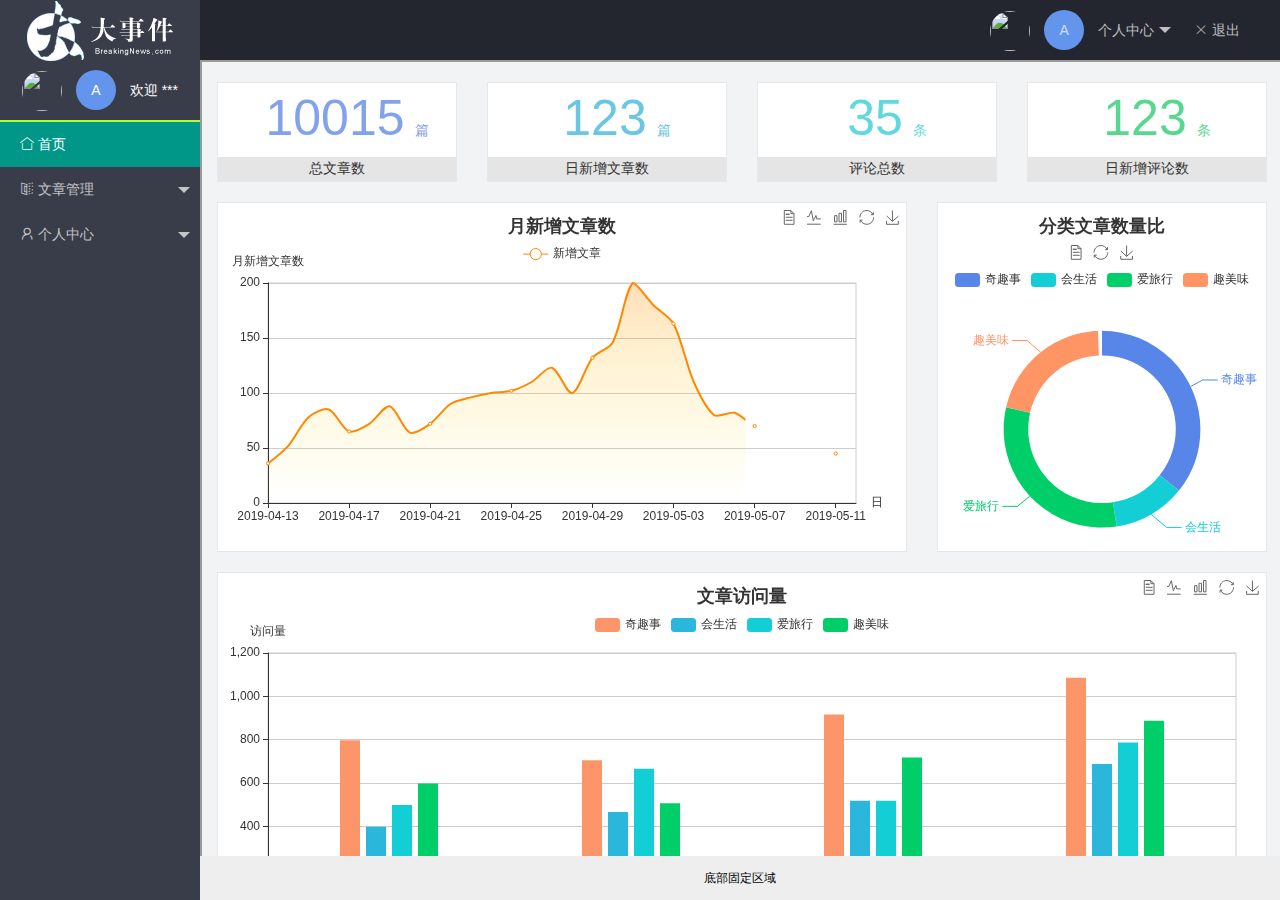
==== index.html @ 1f6efd56 "完成主页功能的开发" ====
<!DOCTYPE html>
<html lang="en">
<head>
  <meta charset="UTF-8">
  <meta http-equiv="X-UA-Compatible" content="IE=edge">
  <meta name="viewport" content="width=device-width, initial-scale=1.0">
  <title>Document</title>
  <link rel="stylesheet" href="./assets/lib/layui/css/layui.css">
  <link rel="stylesheet" href="./assets/css/index.css">
</head>
<body>

  <div class="layui-layout layui-layout-admin">
    <div class="layui-header">
      <div class="layui-logo layui-hide-xs layui-bg-black">
        <img src="./assets/images/logo.png" alt="">
      </div>
      <!-- 头部区域（可配合layui 已有的水平导航） -->
      <ul class="layui-nav layui-layout-right">
        <li class="layui-nav-item layui-hide layui-show-md-inline-block">
          <a href="javascript:;" class="userinfo">
            <img src="//tva1.sinaimg.cn/crop.0.0.118.118.180/5db11ff4gw1e77d3nqrv8j203b03cweg.jpg" class="layui-nav-img">
            <div class="text-avater">A</div>
            个人中心
          </a>
          <dl class="layui-nav-child">
            <dd><a href=""><i class="layui-icon layui-icon-login-qq"></i> 基本资料</a></dd>
            <dd><a href=""><i class="layui-icon layui-icon-username"></i> 更换头像</a></dd>
            <dd><a href=""><i class="layui-icon layui-icon-password"></i> 重置密码</a></dd>
          </dl>
        </li>
        <li class="layui-nav-item" lay-header-event="menuRight" lay-unselect>
          <a href="javascript:;" id="exitBtn">
            <i class="layui-icon layui-icon-close"></i>
            退出
          </a>
        </li>
      </ul>
    </div>
    
    <div class="layui-side layui-bg-black">
      <div class="layui-side-scroll">
        <div class="userinfo">
          <img src="//tva1.sinaimg.cn/crop.0.0.118.118.180/5db11ff4gw1e77d3nqrv8j203b03cweg.jpg" class="layui-nav-img">
          <div class="text-avater">A</div>
          <span id="welcome">欢迎 ***</span>
        </div>
        <!-- 左侧导航区域（可配合layui已有的垂直导航） -->
        <ul class="layui-nav layui-nav-tree" lay-filter="test" lay-shrink="all">
          <li class="layui-nav-item layui-this">
            <a href="./home/dashboard.html" target="fm">
            <i class="layui-icon layui-icon-home"></i>
            首页</a>
          </li>
          <li class="layui-nav-item">
            <a class="" href="javascript:;"><i class="layui-icon layui-icon-template"></i> 文章管理</a>
            <dl class="layui-nav-child">
              <dd><a href="javascript:;"><i class="layui-icon layui-icon-cols"></i> 文章分类</a></dd>
              <dd><a href="javascript:;"><i class="layui-icon layui-icon-cols"></i> 文章列表</a></dd>
            </dl>
          </li>
          <li class="layui-nav-item">
            <a href="javascript:;"><i class="layui-icon layui-icon-username"></i> 个人中心</a>
            <dl class="layui-nav-child">
              <dd><a href="javascript:;"><i class="layui-icon layui-icon-cols"></i> 基本资料</a></dd>
              <dd><a href="javascript:;"><i class="layui-icon layui-icon-cols"></i> 更换头像</a></dd>
              <dd><a href="javascript:;"><i class="layui-icon layui-icon-cols"></i> 重置密码</a></dd>
            </dl>
          </li>
          
        </ul>
      </div>
    </div>
    
    <div class="layui-body">
      <!-- 内容主体区域 -->
      <!-- <div style="padding: 15px;"> -->
        <!-- iframe -->
        <iframe name="fm" src="./home/dashboard.html"></iframe>
      <!-- </div> -->
    </div>
    
    <div class="layui-footer">
      <!-- 底部固定区域 -->
      底部固定区域
    </div>
  </div>
  
  <script src="./assets/lib/layui/layui.all.js"></script>
  <script src="./assets/lib/jquery.js"></script>
  <script src="./assets/js/baseAPI.js"></script>
  <script src="./assets/js/index.js"></script>
</body>
</html>
---- assets/lib/layui/css/layui.css ----
/** layui-v2.5.5 MIT License By https://www.layui.com */
 .layui-inline,img{display:inline-block;vertical-align:middle}h1,h2,h3,h4,h5,h6{font-weight:400}.layui-edge,.layui-header,.layui-inline,.layui-main{position:relative}.layui-body,.layui-edge,.layui-elip{overflow:hidden}.layui-btn,.layui-edge,.layui-inline,img{vertical-align:middle}.layui-btn,.layui-disabled,.layui-icon,.layui-unselect{-moz-user-select:none;-webkit-user-select:none;-ms-user-select:none}.layui-elip,.layui-form-checkbox span,.layui-form-pane .layui-form-label{text-overflow:ellipsis;white-space:nowrap}.layui-breadcrumb,.layui-tree-btnGroup{visibility:hidden}blockquote,body,button,dd,div,dl,dt,form,h1,h2,h3,h4,h5,h6,input,li,ol,p,pre,td,textarea,th,ul{margin:0;padding:0;-webkit-tap-highlight-color:rgba(0,0,0,0)}a:active,a:hover{outline:0}img{border:none}li{list-style:none}table{border-collapse:collapse;border-spacing:0}h4,h5,h6{font-size:100%}button,input,optgroup,option,select,textarea{font-family:inherit;font-size:inherit;font-style:inherit;font-weight:inherit;outline:0}pre{white-space:pre-wrap;white-space:-moz-pre-wrap;white-space:-pre-wrap;white-space:-o-pre-wrap;word-wrap:break-word}body{line-height:24px;font:14px Helvetica Neue,Helvetica,PingFang SC,Tahoma,Arial,sans-serif}hr{height:1px;margin:10px 0;border:0;clear:both}a{color:#333;text-decoration:none}a:hover{color:#777}a cite{font-style:normal;*cursor:pointer}.layui-border-box,.layui-border-box *{box-sizing:border-box}.layui-box,.layui-box *{box-sizing:content-box}.layui-clear{clear:both;*zoom:1}.layui-clear:after{content:'\20';clear:both;*zoom:1;display:block;height:0}.layui-inline{*display:inline;*zoom:1}.layui-edge{display:inline-block;width:0;height:0;border-width:6px;border-style:dashed;border-color:transparent}.layui-edge-top{top:-4px;border-bottom-color:#999;border-bottom-style:solid}.layui-edge-right{border-left-color:#999;border-left-style:solid}.layui-edge-bottom{top:2px;border-top-color:#999;border-top-style:solid}.layui-edge-left{border-right-color:#999;border-right-style:solid}.layui-disabled,.layui-disabled:hover{color:#d2d2d2!important;cursor:not-allowed!important}.layui-circle{border-radius:100%}.layui-show{display:block!important}.layui-hide{display:none!important}@font-face{font-family:layui-icon;src:url(../font/iconfont.eot?v=250);src:url(../font/iconfont.eot?v=250#iefix) format('embedded-opentype'),url(../font/iconfont.woff2?v=250) format('woff2'),url(../font/iconfont.woff?v=250) format('woff'),url(../font/iconfont.ttf?v=250) format('truetype'),url(../font/iconfont.svg?v=250#layui-icon) format('svg')}.layui-icon{font-family:layui-icon!important;font-size:16px;font-style:normal;-webkit-font-smoothing:antialiased;-moz-osx-font-smoothing:grayscale}.layui-icon-reply-fill:before{content:"\e611"}.layui-icon-set-fill:before{content:"\e614"}.layui-icon-menu-fill:before{content:"\e60f"}.layui-icon-search:before{content:"\e615"}.layui-icon-share:before{content:"\e641"}.layui-icon-set-sm:before{content:"\e620"}.layui-icon-engine:before{content:"\e628"}.layui-icon-close:before{content:"\1006"}.layui-icon-close-fill:before{content:"\1007"}.layui-icon-chart-screen:before{content:"\e629"}.layui-icon-star:before{content:"\e600"}.layui-icon-circle-dot:before{content:"\e617"}.layui-icon-chat:before{content:"\e606"}.layui-icon-release:before{content:"\e609"}.layui-icon-list:before{content:"\e60a"}.layui-icon-chart:before{content:"\e62c"}.layui-icon-ok-circle:before{content:"\1005"}.layui-icon-layim-theme:before{content:"\e61b"}.layui-icon-table:before{content:"\e62d"}.layui-icon-right:before{content:"\e602"}.layui-icon-left:before{content:"\e603"}.layui-icon-cart-simple:before{content:"\e698"}.layui-icon-face-cry:before{content:"\e69c"}.layui-icon-face-smile:before{content:"\e6af"}.layui-icon-survey:before{content:"\e6b2"}.layui-icon-tree:before{content:"\e62e"}.layui-icon-upload-circle:before{content:"\e62f"}.layui-icon-add-circle:before{content:"\e61f"}.layui-icon-download-circle:before{content:"\e601"}.layui-icon-templeate-1:before{content:"\e630"}.layui-icon-util:before{content:"\e631"}.layui-icon-face-surprised:before{content:"\e664"}.layui-icon-edit:before{content:"\e642"}.layui-icon-speaker:before{content:"\e645"}.layui-icon-down:before{content:"\e61a"}.layui-icon-file:before{content:"\e621"}.layui-icon-layouts:before{content:"\e632"}.layui-icon-rate-half:before{content:"\e6c9"}.layui-icon-add-circle-fine:before{content:"\e608"}.layui-icon-prev-circle:before{content:"\e633"}.layui-icon-read:before{content:"\e705"}.layui-icon-404:before{content:"\e61c"}.layui-icon-carousel:before{content:"\e634"}.layui-icon-help:before{content:"\e607"}.layui-icon-code-circle:before{content:"\e635"}.layui-icon-water:before{content:"\e636"}.layui-icon-username:before{content:"\e66f"}.layui-icon-find-fill:before{content:"\e670"}.layui-icon-about:before{content:"\e60b"}.layui-icon-location:before{content:"\e715"}.layui-icon-up:before{content:"\e619"}.layui-icon-pause:before{content:"\e651"}.layui-icon-date:before{content:"\e637"}.layui-icon-layim-uploadfile:before{content:"\e61d"}.layui-icon-delete:before{content:"\e640"}.layui-icon-play:before{content:"\e652"}.layui-icon-top:before{content:"\e604"}.layui-icon-friends:before{content:"\e612"}.layui-icon-refresh-3:before{content:"\e9aa"}.layui-icon-ok:before{content:"\e605"}.layui-icon-layer:before{content:"\e638"}.layui-icon-face-smile-fine:before{content:"\e60c"}.layui-icon-dollar:before{content:"\e659"}.layui-icon-group:before{content:"\e613"}.layui-icon-layim-download:before{content:"\e61e"}.layui-icon-picture-fine:before{content:"\e60d"}.layui-icon-link:before{content:"\e64c"}.layui-icon-diamond:before{content:"\e735"}.layui-icon-log:before{content:"\e60e"}.layui-icon-rate-solid:before{content:"\e67a"}.layui-icon-fonts-del:before{content:"\e64f"}.layui-icon-unlink:before{content:"\e64d"}.layui-icon-fonts-clear:before{content:"\e639"}.layui-icon-triangle-r:before{content:"\e623"}.layui-icon-circle:before{content:"\e63f"}.layui-icon-radio:before{content:"\e643"}.layui-icon-align-center:before{content:"\e647"}.layui-icon-align-right:before{content:"\e648"}.layui-icon-align-left:before{content:"\e649"}.layui-icon-loading-1:before{content:"\e63e"}.layui-icon-return:before{content:"\e65c"}.layui-icon-fonts-strong:before{content:"\e62b"}.layui-icon-upload:before{content:"\e67c"}.layui-icon-dialogue:before{content:"\e63a"}.layui-icon-video:before{content:"\e6ed"}.layui-icon-headset:before{content:"\e6fc"}.layui-icon-cellphone-fine:before{content:"\e63b"}.layui-icon-add-1:before{content:"\e654"}.layui-icon-face-smile-b:before{content:"\e650"}.layui-icon-fonts-html:before{content:"\e64b"}.layui-icon-form:before{content:"\e63c"}.layui-icon-cart:before{content:"\e657"}.layui-icon-camera-fill:before{content:"\e65d"}.layui-icon-tabs:before{content:"\e62a"}.layui-icon-fonts-code:before{content:"\e64e"}.layui-icon-fire:before{content:"\e756"}.layui-icon-set:before{content:"\e716"}.layui-icon-fonts-u:before{content:"\e646"}.layui-icon-triangle-d:before{content:"\e625"}.layui-icon-tips:before{content:"\e702"}.layui-icon-picture:before{content:"\e64a"}.layui-icon-more-vertical:before{content:"\e671"}.layui-icon-flag:before{content:"\e66c"}.layui-icon-loading:before{content:"\e63d"}.layui-icon-fonts-i:before{content:"\e644"}.layui-icon-refresh-1:before{content:"\e666"}.layui-icon-rmb:before{content:"\e65e"}.layui-icon-home:before{content:"\e68e"}.layui-icon-user:before{content:"\e770"}.layui-icon-notice:before{content:"\e667"}.layui-icon-login-weibo:before{content:"\e675"}.layui-icon-voice:before{content:"\e688"}.layui-icon-upload-drag:before{content:"\e681"}.layui-icon-login-qq:before{content:"\e676"}.layui-icon-snowflake:before{content:"\e6b1"}.layui-icon-file-b:before{content:"\e655"}.layui-icon-template:before{content:"\e663"}.layui-icon-auz:before{content:"\e672"}.layui-icon-console:before{content:"\e665"}.layui-icon-app:before{content:"\e653"}.layui-icon-prev:before{content:"\e65a"}.layui-icon-website:before{content:"\e7ae"}.layui-icon-next:before{content:"\e65b"}.layui-icon-component:before{content:"\e857"}.layui-icon-more:before{content:"\e65f"}.layui-icon-login-wechat:before{content:"\e677"}.layui-icon-shrink-right:before{content:"\e668"}.layui-icon-spread-left:before{content:"\e66b"}.layui-icon-camera:before{content:"\e660"}.layui-icon-note:before{content:"\e66e"}.layui-icon-refresh:before{content:"\e669"}.layui-icon-female:before{content:"\e661"}.layui-icon-male:before{content:"\e662"}.layui-icon-password:before{content:"\e673"}.layui-icon-senior:before{content:"\e674"}.layui-icon-theme:before{content:"\e66a"}.layui-icon-tread:before{content:"\e6c5"}.layui-icon-praise:before{content:"\e6c6"}.layui-icon-star-fill:before{content:"\e658"}.layui-icon-rate:before{content:"\e67b"}.layui-icon-template-1:before{content:"\e656"}.layui-icon-vercode:before{content:"\e679"}.layui-icon-cellphone:before{content:"\e678"}.layui-icon-screen-full:before{content:"\e622"}.layui-icon-screen-restore:before{content:"\e758"}.layui-icon-cols:before{content:"\e610"}.layui-icon-export:before{content:"\e67d"}.layui-icon-print:before{content:"\e66d"}.layui-icon-slider:before{content:"\e714"}.layui-icon-addition:before{content:"\e624"}.layui-icon-subtraction:before{content:"\e67e"}.layui-icon-service:before{content:"\e626"}.layui-icon-transfer:before{content:"\e691"}.layui-main{width:1140px;margin:0 auto}.layui-header{z-index:1000;height:60px}.layui-header a:hover{transition:all .5s;-webkit-transition:all .5s}.layui-side{position:fixed;left:0;top:0;bottom:0;z-index:999;width:200px;overflow-x:hidden}.layui-side-scroll{position:relative;width:220px;height:100%;overflow-x:hidden}.layui-body{position:absolute;left:200px;right:0;top:0;bottom:0;z-index:998;width:auto;overflow-y:auto;box-sizing:border-box}.layui-layout-body{overflow:hidden}.layui-layout-admin .layui-header{background-color:#23262E}.layui-layout-admin .layui-side{top:60px;width:200px;overflow-x:hidden}.layui-layout-admin .layui-body{position:fixed;top:60px;bottom:44px}.layui-layout-admin .layui-main{width:auto;margin:0 15px}.layui-layout-admin .layui-footer{position:fixed;left:200px;right:0;bottom:0;height:44px;line-height:44px;padding:0 15px;background-color:#eee}.layui-layout-admin .layui-logo{position:absolute;left:0;top:0;width:200px;height:100%;line-height:60px;text-align:center;color:#009688;font-size:16px}.layui-layout-admin .layui-header .layui-nav{background:0 0}.layui-layout-left{position:absolute!important;left:200px;top:0}.layui-layout-right{position:absolute!important;right:0;top:0}.layui-container{position:relative;margin:0 auto;padding:0 15px;box-sizing:border-box}.layui-fluid{position:relative;margin:0 auto;padding:0 15px}.layui-row:after,.layui-row:before{content:'';display:block;clear:both}.layui-col-lg1,.layui-col-lg10,.layui-col-lg11,.layui-col-lg12,.layui-col-lg2,.layui-col-lg3,.layui-col-lg4,.layui-col-lg5,.layui-col-lg6,.layui-col-lg7,.layui-col-lg8,.layui-col-lg9,.layui-col-md1,.layui-col-md10,.layui-col-md11,.layui-col-md12,.layui-col-md2,.layui-col-md3,.layui-col-md4,.layui-col-md5,.layui-col-md6,.layui-col-md7,.layui-col-md8,.layui-col-md9,.layui-col-sm1,.layui-col-sm10,.layui-col-sm11,.layui-col-sm12,.layui-col-sm2,.layui-col-sm3,.layui-col-sm4,.layui-col-sm5,.layui-col-sm6,.layui-col-sm7,.layui-col-sm8,.layui-col-sm9,.layui-col-xs1,.layui-col-xs10,.layui-col-xs11,.layui-col-xs12,.layui-col-xs2,.layui-col-xs3,.layui-col-xs4,.layui-col-xs5,.layui-col-xs6,.layui-col-xs7,.layui-col-xs8,.layui-col-xs9{position:relative;display:block;box-sizing:border-box}.layui-col-xs1,.layui-col-xs10,.layui-col-xs11,.layui-col-xs12,.layui-col-xs2,.layui-col-xs3,.layui-col-xs4,.layui-col-xs5,.layui-col-xs6,.layui-col-xs7,.layui-col-xs8,.layui-col-xs9{float:left}.layui-col-xs1{width:8.33333333%}.layui-col-xs2{width:16.66666667%}.layui-col-xs3{width:25%}.layui-col-xs4{width:33.33333333%}.layui-col-xs5{width:41.66666667%}.layui-col-xs6{width:50%}.layui-col-xs7{width:58.33333333%}.layui-col-xs8{width:66.66666667%}.layui-col-xs9{width:75%}.layui-col-xs10{width:83.33333333%}.layui-col-xs11{width:91.66666667%}.layui-col-xs12{width:100%}.layui-col-xs-offset1{margin-left:8.33333333%}.layui-col-xs-offset2{margin-left:16.66666667%}.layui-col-xs-offset3{margin-left:25%}.layui-col-xs-offset4{margin-left:33.33333333%}.layui-col-xs-offset5{margin-left:41.66666667%}.layui-col-xs-offset6{margin-left:50%}.layui-col-xs-offset7{margin-left:58.33333333%}.layui-col-xs-offset8{margin-left:66.66666667%}.layui-col-xs-offset9{margin-left:75%}.layui-col-xs-offset10{margin-left:83.33333333%}.layui-col-xs-offset11{margin-left:91.66666667%}.layui-col-xs-offset12{margin-left:100%}@media screen and (max-width:768px){.layui-hide-xs{display:none!important}.layui-show-xs-block{display:block!important}.layui-show-xs-inline{display:inline!important}.layui-show-xs-inline-block{display:inline-block!important}}@media screen and (min-width:768px){.layui-container{width:750px}.layui-hide-sm{display:none!important}.layui-show-sm-block{display:block!important}.layui-show-sm-inline{display:inline!important}.layui-show-sm-inline-block{display:inline-block!important}.layui-col-sm1,.layui-col-sm10,.layui-col-sm11,.layui-col-sm12,.layui-col-sm2,.layui-col-sm3,.layui-col-sm4,.layui-col-sm5,.layui-col-sm6,.layui-col-sm7,.layui-col-sm8,.layui-col-sm9{float:left}.layui-col-sm1{width:8.33333333%}.layui-col-sm2{width:16.66666667%}.layui-col-sm3{width:25%}.layui-col-sm4{width:33.33333333%}.layui-col-sm5{width:41.66666667%}.layui-col-sm6{width:50%}.layui-col-sm7{width:58.33333333%}.layui-col-sm8{width:66.66666667%}.layui-col-sm9{width:75%}.layui-col-sm10{width:83.33333333%}.layui-col-sm11{width:91.66666667%}.layui-col-sm12{width:100%}.layui-col-sm-offset1{margin-left:8.33333333%}.layui-col-sm-offset2{margin-left:16.66666667%}.layui-col-sm-offset3{margin-left:25%}.layui-col-sm-offset4{margin-left:33.33333333%}.layui-col-sm-offset5{margin-left:41.66666667%}.layui-col-sm-offset6{margin-left:50%}.layui-col-sm-offset7{margin-left:58.33333333%}.layui-col-sm-offset8{margin-left:66.66666667%}.layui-col-sm-offset9{margin-left:75%}.layui-col-sm-offset10{margin-left:83.33333333%}.layui-col-sm-offset11{margin-left:91.66666667%}.layui-col-sm-offset12{margin-left:100%}}@media screen and (min-width:992px){.layui-container{width:970px}.layui-hide-md{display:none!important}.layui-show-md-block{display:block!important}.layui-show-md-inline{display:inline!important}.layui-show-md-inline-block{display:inline-block!important}.layui-col-md1,.layui-col-md10,.layui-col-md11,.layui-col-md12,.layui-col-md2,.layui-col-md3,.layui-col-md4,.layui-col-md5,.layui-col-md6,.layui-col-md7,.layui-col-md8,.layui-col-md9{float:left}.layui-col-md1{width:8.33333333%}.layui-col-md2{width:16.66666667%}.layui-col-md3{width:25%}.layui-col-md4{width:33.33333333%}.layui-col-md5{width:41.66666667%}.layui-col-md6{width:50%}.layui-col-md7{width:58.33333333%}.layui-col-md8{width:66.66666667%}.layui-col-md9{width:75%}.layui-col-md10{width:83.33333333%}.layui-col-md11{width:91.66666667%}.layui-col-md12{width:100%}.layui-col-md-offset1{margin-left:8.33333333%}.layui-col-md-offset2{margin-left:16.66666667%}.layui-col-md-offset3{margin-left:25%}.layui-col-md-offset4{margin-left:33.33333333%}.layui-col-md-offset5{margin-left:41.66666667%}.layui-col-md-offset6{margin-left:50%}.layui-col-md-offset7{margin-left:58.33333333%}.layui-col-md-offset8{margin-left:66.66666667%}.layui-col-md-offset9{margin-left:75%}.layui-col-md-offset10{margin-left:83.33333333%}.layui-col-md-offset11{margin-left:91.66666667%}.layui-col-md-offset12{margin-left:100%}}@media screen and (min-width:1200px){.layui-container{width:1170px}.layui-hide-lg{display:none!important}.layui-show-lg-block{display:block!important}.layui-show-lg-inline{display:inline!important}.layui-show-lg-inline-block{display:inline-block!important}.layui-col-lg1,.layui-col-lg10,.layui-col-lg11,.layui-col-lg12,.layui-col-lg2,.layui-col-lg3,.layui-col-lg4,.layui-col-lg5,.layui-col-lg6,.layui-col-lg7,.layui-col-lg8,.layui-col-lg9{float:left}.layui-col-lg1{width:8.33333333%}.layui-col-lg2{width:16.66666667%}.layui-col-lg3{width:25%}.layui-col-lg4{width:33.33333333%}.layui-col-lg5{width:41.66666667%}.layui-col-lg6{width:50%}.layui-col-lg7{width:58.33333333%}.layui-col-lg8{width:66.66666667%}.layui-col-lg9{width:75%}.layui-col-lg10{width:83.33333333%}.layui-col-lg11{width:91.66666667%}.layui-col-lg12{width:100%}.layui-col-lg-offset1{margin-left:8.33333333%}.layui-col-lg-offset2{margin-left:16.66666667%}.layui-col-lg-offset3{margin-left:25%}.layui-col-lg-offset4{margin-left:33.33333333%}.layui-col-lg-offset5{margin-left:41.66666667%}.layui-col-lg-offset6{margin-left:50%}.layui-col-lg-offset7{margin-left:58.33333333%}.layui-col-lg-offset8{margin-left:66.66666667%}.layui-col-lg-offset9{margin-left:75%}.layui-col-lg-offset10{margin-left:83.33333333%}.layui-col-lg-offset11{margin-left:91.66666667%}.layui-col-lg-offset12{margin-left:100%}}.layui-col-space1{margin:-.5px}.layui-col-space1>*{padding:.5px}.layui-col-space3{margin:-1.5px}.layui-col-space3>*{padding:1.5px}.layui-col-space5{margin:-2.5px}.layui-col-space5>*{padding:2.5px}.layui-col-space8{margin:-3.5px}.layui-col-space8>*{padding:3.5px}.layui-col-space10{margin:-5px}.layui-col-space10>*{padding:5px}.layui-col-space12{margin:-6px}.layui-col-space12>*{padding:6px}.layui-col-space15{margin:-7.5px}.layui-col-space15>*{padding:7.5px}.layui-col-space18{margin:-9px}.layui-col-space18>*{padding:9px}.layui-col-space20{margin:-10px}.layui-col-space20>*{padding:10px}.layui-col-space22{margin:-11px}.layui-col-space22>*{padding:11px}.layui-col-space25{margin:-12.5px}.layui-col-space25>*{padding:12.5px}.layui-col-space30{margin:-15px}.layui-col-space30>*{padding:15px}.layui-btn,.layui-input,.layui-select,.layui-textarea,.layui-upload-button{outline:0;-webkit-appearance:none;transition:all .3s;-webkit-transition:all .3s;box-sizing:border-box}.layui-elem-quote{margin-bottom:10px;padding:15px;line-height:22px;border-left:5px solid #009688;border-radius:0 2px 2px 0;background-color:#f2f2f2}.layui-quote-nm{border-style:solid;border-width:1px 1px 1px 5px;background:0 0}.layui-elem-field{margin-bottom:10px;padding:0;border-width:1px;border-style:solid}.layui-elem-field legend{margin-left:20px;padding:0 10px;font-size:20px;font-weight:300}.layui-field-title{margin:10px 0 20px;border-width:1px 0 0}.layui-field-box{padding:10px 15px}.layui-field-title .layui-field-box{padding:10px 0}.layui-progress{position:relative;height:6px;border-radius:20px;background-color:#e2e2e2}.layui-progress-bar{position:absolute;left:0;top:0;width:0;max-width:100%;height:6px;border-radius:20px;text-align:right;background-color:#5FB878;transition:all .3s;-webkit-transition:all .3s}.layui-progress-big,.layui-progress-big .layui-progress-bar{height:18px;line-height:18px}.layui-progress-text{position:relative;top:-20px;line-height:18px;font-size:12px;color:#666}.layui-progress-big .layui-progress-text{position:static;padding:0 10px;color:#fff}.layui-collapse{border-width:1px;border-style:solid;border-radius:2px}.layui-colla-content,.layui-colla-item{border-top-width:1px;border-top-style:solid}.layui-colla-item:first-child{border-top:none}.layui-colla-title{position:relative;height:42px;line-height:42px;padding:0 15px 0 35px;color:#333;background-color:#f2f2f2;cursor:pointer;font-size:14px;overflow:hidden}.layui-colla-content{display:none;padding:10px 15px;line-height:22px;color:#666}.layui-colla-icon{position:absolute;left:15px;top:0;font-size:14px}.layui-card{margin-bottom:15px;border-radius:2px;background-color:#fff;box-shadow:0 1px 2px 0 rgba(0,0,0,.05)}.layui-card:last-child{margin-bottom:0}.layui-card-header{position:relative;height:42px;line-height:42px;padding:0 15px;border-bottom:1px solid #f6f6f6;color:#333;border-radius:2px 2px 0 0;font-size:14px}.layui-bg-black,.layui-bg-blue,.layui-bg-cyan,.layui-bg-green,.layui-bg-orange,.layui-bg-red{color:#fff!important}.layui-card-body{position:relative;padding:10px 15px;line-height:24px}.layui-card-body[pad15]{padding:15px}.layui-card-body[pad20]{padding:20px}.layui-card-body .layui-table{margin:5px 0}.layui-card .layui-tab{margin:0}.layui-panel-window{position:relative;padding:15px;border-radius:0;border-top:5px solid #E6E6E6;background-color:#fff}.layui-auxiliar-moving{position:fixed;left:0;right:0;top:0;bottom:0;width:100%;height:100%;background:0 0;z-index:9999999999}.layui-form-label,.layui-form-mid,.layui-form-select,.layui-input-block,.layui-input-inline,.layui-textarea{position:relative}.layui-bg-red{background-color:#FF5722!important}.layui-bg-orange{background-color:#FFB800!important}.layui-bg-green{background-color:#009688!important}.layui-bg-cyan{background-color:#2F4056!important}.layui-bg-blue{background-color:#1E9FFF!important}.layui-bg-black{background-color:#393D49!important}.layui-bg-gray{background-color:#eee!important;color:#666!important}.layui-badge-rim,.layui-colla-content,.layui-colla-item,.layui-collapse,.layui-elem-field,.layui-form-pane .layui-form-item[pane],.layui-form-pane .layui-form-label,.layui-input,.layui-layedit,.layui-layedit-tool,.layui-quote-nm,.layui-select,.layui-tab-bar,.layui-tab-card,.layui-tab-title,.layui-tab-title .layui-this:after,.layui-textarea{border-color:#e6e6e6}.layui-timeline-item:before,hr{background-color:#e6e6e6}.layui-text{line-height:22px;font-size:14px;color:#666}.layui-text h1,.layui-text h2,.layui-text h3{font-weight:500;color:#333}.layui-text h1{font-size:30px}.layui-text h2{font-size:24px}.layui-text h3{font-size:18px}.layui-text a:not(.layui-btn){color:#01AAED}.layui-text a:not(.layui-btn):hover{text-decoration:underline}.layui-text ul{padding:5px 0 5px 15px}.layui-text ul li{margin-top:5px;list-style-type:disc}.layui-text em,.layui-word-aux{color:#999!important;padding:0 5px!important}.layui-btn{display:inline-block;height:38px;line-height:38px;padding:0 18px;background-color:#009688;color:#fff;white-space:nowrap;text-align:center;font-size:14px;border:none;border-radius:2px;cursor:pointer}.layui-btn:hover{opacity:.8;filter:alpha(opacity=80);color:#fff}.layui-btn:active{opacity:1;filter:alpha(opacity=100)}.layui-btn+.layui-btn{margin-left:10px}.layui-btn-container{font-size:0}.layui-btn-container .layui-btn{margin-right:10px;margin-bottom:10px}.layui-btn-container .layui-btn+.layui-btn{margin-left:0}.layui-table .layui-btn-container .layui-btn{margin-bottom:9px}.layui-btn-radius{border-radius:100px}.layui-btn .layui-icon{margin-right:3px;font-size:18px;vertical-align:bottom;vertical-align:middle\9}.layui-btn-primary{border:1px solid #C9C9C9;background-color:#fff;color:#555}.layui-btn-primary:hover{border-color:#009688;color:#333}.layui-btn-normal{background-color:#1E9FFF}.layui-btn-warm{background-color:#FFB800}.layui-btn-danger{background-color:#FF5722}.layui-btn-checked{background-color:#5FB878}.layui-btn-disabled,.layui-btn-disabled:active,.layui-btn-disabled:hover{border:1px solid #e6e6e6;background-color:#FBFBFB;color:#C9C9C9;cursor:not-allowed;opacity:1}.layui-btn-lg{height:44px;line-height:44px;padding:0 25px;font-size:16px}.layui-btn-sm{height:30px;line-height:30px;padding:0 10px;font-size:12px}.layui-btn-sm i{font-size:16px!important}.layui-btn-xs{height:22px;line-height:22px;padding:0 5px;font-size:12px}.layui-btn-xs i{font-size:14px!important}.layui-btn-group{display:inline-block;vertical-align:middle;font-size:0}.layui-btn-group .layui-btn{margin-left:0!important;margin-right:0!important;border-left:1px solid rgba(255,255,255,.5);border-radius:0}.layui-btn-group .layui-btn-primary{border-left:none}.layui-btn-group .layui-btn-primary:hover{border-color:#C9C9C9;color:#009688}.layui-btn-group .layui-btn:first-child{border-left:none;border-radius:2px 0 0 2px}.layui-btn-group .layui-btn-primary:first-child{border-left:1px solid #c9c9c9}.layui-btn-group .layui-btn:last-child{border-radius:0 2px 2px 0}.layui-btn-group .layui-btn+.layui-btn{margin-left:0}.layui-btn-group+.layui-btn-group{margin-left:10px}.layui-btn-fluid{width:100%}.layui-input,.layui-select,.layui-textarea{height:38px;line-height:1.3;line-height:38px\9;border-width:1px;border-style:solid;background-color:#fff;border-radius:2px}.layui-input::-webkit-input-placeholder,.layui-select::-webkit-input-placeholder,.layui-textarea::-webkit-input-placeholder{line-height:1.3}.layui-input,.layui-textarea{display:block;width:100%;padding-left:10px}.layui-input:hover,.layui-textarea:hover{border-color:#D2D2D2!important}.layui-input:focus,.layui-textarea:focus{border-color:#C9C9C9!important}.layui-textarea{min-height:100px;height:auto;line-height:20px;padding:6px 10px;resize:vertical}.layui-select{padding:0 10px}.layui-form input[type=checkbox],.layui-form input[type=radio],.layui-form select{display:none}.layui-form [lay-ignore]{display:initial}.layui-form-item{margin-bottom:15px;clear:both;*zoom:1}.layui-form-item:after{content:'\20';clear:both;*zoom:1;display:block;height:0}.layui-form-label{float:left;display:block;padding:9px 15px;width:80px;font-weight:400;line-height:20px;text-align:right}.layui-form-label-col{display:block;float:none;padding:9px 0;line-height:20px;text-align:left}.layui-form-item .layui-inline{margin-bottom:5px;margin-right:10px}.layui-input-block{margin-left:110px;min-height:36px}.layui-input-inline{display:inline-block;vertical-align:middle}.layui-form-item .layui-input-inline{float:left;width:190px;margin-right:10px}.layui-form-text .layui-input-inline{width:auto}.layui-form-mid{float:left;display:block;padding:9px 0!important;line-height:20px;margin-right:10px}.layui-form-danger+.layui-form-select .layui-input,.layui-form-danger:focus{border-color:#FF5722!important}.layui-form-select .layui-input{padding-right:30px;cursor:pointer}.layui-form-select .layui-edge{position:absolute;right:10px;top:50%;margin-top:-3px;cursor:pointer;border-width:6px;border-top-color:#c2c2c2;border-top-style:solid;transition:all .3s;-webkit-transition:all .3s}.layui-form-select dl{display:none;position:absolute;left:0;top:42px;padding:5px 0;z-index:899;min-width:100%;border:1px solid #d2d2d2;max-height:300px;overflow-y:auto;background-color:#fff;border-radius:2px;box-shadow:0 2px 4px rgba(0,0,0,.12);box-sizing:border-box}.layui-form-select dl dd,.layui-form-select dl dt{padding:0 10px;line-height:36px;white-space:nowrap;overflow:hidden;text-overflow:ellipsis}.layui-form-select dl dt{font-size:12px;color:#999}.layui-form-select dl dd{cursor:pointer}.layui-form-select dl dd:hover{background-color:#f2f2f2;-webkit-transition:.5s all;transition:.5s all}.layui-form-select .layui-select-group dd{padding-left:20px}.layui-form-select dl dd.layui-select-tips{padding-left:10px!important;color:#999}.layui-form-select dl dd.layui-this{background-color:#5FB878;color:#fff}.layui-form-checkbox,.layui-form-select dl dd.layui-disabled{background-color:#fff}.layui-form-selected dl{display:block}.layui-form-checkbox,.layui-form-checkbox *,.layui-form-switch{display:inline-block;vertical-align:middle}.layui-form-selected .layui-edge{margin-top:-9px;-webkit-transform:rotate(180deg);transform:rotate(180deg);margin-top:-3px\9}:root .layui-form-selected .layui-edge{margin-top:-9px\0/IE9}.layui-form-selectup dl{top:auto;bottom:42px}.layui-select-none{margin:5px 0;text-align:center;color:#999}.layui-select-disabled .layui-disabled{border-color:#eee!important}.layui-select-disabled .layui-edge{border-top-color:#d2d2d2}.layui-form-checkbox{position:relative;height:30px;line-height:30px;margin-right:10px;padding-right:30px;cursor:pointer;font-size:0;-webkit-transition:.1s linear;transition:.1s linear;box-sizing:border-box}.layui-form-checkbox span{padding:0 10px;height:100%;font-size:14px;border-radius:2px 0 0 2px;background-color:#d2d2d2;color:#fff;overflow:hidden}.layui-form-checkbox:hover span{background-color:#c2c2c2}.layui-form-checkbox i{position:absolute;right:0;top:0;width:30px;height:28px;border:1px solid #d2d2d2;border-left:none;border-radius:0 2px 2px 0;color:#fff;font-size:20px;text-align:center}.layui-form-checkbox:hover i{border-color:#c2c2c2;color:#c2c2c2}.layui-form-checked,.layui-form-checked:hover{border-color:#5FB878}.layui-form-checked span,.layui-form-checked:hover span{background-color:#5FB878}.layui-form-checked i,.layui-form-checked:hover i{color:#5FB878}.layui-form-item .layui-form-checkbox{margin-top:4px}.layui-form-checkbox[lay-skin=primary]{height:auto!important;line-height:normal!important;min-width:18px;min-height:18px;border:none!important;margin-right:0;padding-left:28px;padding-right:0;background:0 0}.layui-form-checkbox[lay-skin=primary] span{padding-left:0;padding-right:15px;line-height:18px;background:0 0;color:#666}.layui-form-checkbox[lay-skin=primary] i{right:auto;left:0;width:16px;height:16px;line-height:16px;border:1px solid #d2d2d2;font-size:12px;border-radius:2px;background-color:#fff;-webkit-transition:.1s linear;transition:.1s linear}.layui-form-checkbox[lay-skin=primary]:hover i{border-color:#5FB878;color:#fff}.layui-form-checked[lay-skin=primary] i{border-color:#5FB878!important;background-color:#5FB878;color:#fff}.layui-checkbox-disbaled[lay-skin=primary] span{background:0 0!important;color:#c2c2c2}.layui-checkbox-disbaled[lay-skin=primary]:hover i{border-color:#d2d2d2}.layui-form-item .layui-form-checkbox[lay-skin=primary]{margin-top:10px}.layui-form-switch{position:relative;height:22px;line-height:22px;min-width:35px;padding:0 5px;margin-top:8px;border:1px solid #d2d2d2;border-radius:20px;cursor:pointer;background-color:#fff;-webkit-transition:.1s linear;transition:.1s linear}.layui-form-switch i{position:absolute;left:5px;top:3px;width:16px;height:16px;border-radius:20px;background-color:#d2d2d2;-webkit-transition:.1s linear;transition:.1s linear}.layui-form-switch em{position:relative;top:0;width:25px;margin-left:21px;padding:0!important;text-align:center!important;color:#999!important;font-style:normal!important;font-size:12px}.layui-form-onswitch{border-color:#5FB878;background-color:#5FB878}.layui-checkbox-disbaled,.layui-checkbox-disbaled i{border-color:#e2e2e2!important}.layui-form-onswitch i{left:100%;margin-left:-21px;background-color:#fff}.layui-form-onswitch em{margin-left:5px;margin-right:21px;color:#fff!important}.layui-checkbox-disbaled span{background-color:#e2e2e2!important}.layui-checkbox-disbaled:hover i{color:#fff!important}[lay-radio]{display:none}.layui-form-radio,.layui-form-radio *{display:inline-block;vertical-align:middle}.layui-form-radio{line-height:28px;margin:6px 10px 0 0;padding-right:10px;cursor:pointer;font-size:0}.layui-form-radio *{font-size:14px}.layui-form-radio>i{margin-right:8px;font-size:22px;color:#c2c2c2}.layui-form-radio>i:hover,.layui-form-radioed>i{color:#5FB878}.layui-radio-disbaled>i{color:#e2e2e2!important}.layui-form-pane .layui-form-label{width:110px;padding:8px 15px;height:38px;line-height:20px;border-width:1px;border-style:solid;border-radius:2px 0 0 2px;text-align:center;background-color:#FBFBFB;overflow:hidden;box-sizing:border-box}.layui-form-pane .layui-input-inline{margin-left:-1px}.layui-form-pane .layui-input-block{margin-left:110px;left:-1px}.layui-form-pane .layui-input{border-radius:0 2px 2px 0}.layui-form-pane .layui-form-text .layui-form-label{float:none;width:100%;border-radius:2px;box-sizing:border-box;text-align:left}.layui-form-pane .layui-form-text .layui-input-inline{display:block;margin:0;top:-1px;clear:both}.layui-form-pane .layui-form-text .layui-input-block{margin:0;left:0;top:-1px}.layui-form-pane .layui-form-text .layui-textarea{min-height:100px;border-radius:0 0 2px 2px}.layui-form-pane .layui-form-checkbox{margin:4px 0 4px 10px}.layui-form-pane .layui-form-radio,.layui-form-pane .layui-form-switch{margin-top:6px;margin-left:10px}.layui-form-pane .layui-form-item[pane]{position:relative;border-width:1px;border-style:solid}.layui-form-pane .layui-form-item[pane] .layui-form-label{position:absolute;left:0;top:0;height:100%;border-width:0 1px 0 0}.layui-form-pane .layui-form-item[pane] .layui-input-inline{margin-left:110px}@media screen and (max-width:450px){.layui-form-item .layui-form-label{text-overflow:ellipsis;overflow:hidden;white-space:nowrap}.layui-form-item .layui-inline{display:block;margin-right:0;margin-bottom:20px;clear:both}.layui-form-item .layui-inline:after{content:'\20';clear:both;display:block;height:0}.layui-form-item .layui-input-inline{display:block;float:none;left:-3px;width:auto;margin:0 0 10px 112px}.layui-form-item .layui-input-inline+.layui-form-mid{margin-left:110px;top:-5px;padding:0}.layui-form-item .layui-form-checkbox{margin-right:5px;margin-bottom:5px}}.layui-layedit{border-width:1px;border-style:solid;border-radius:2px}.layui-layedit-tool{padding:3px 5px;border-bottom-width:1px;border-bottom-style:solid;font-size:0}.layedit-tool-fixed{position:fixed;top:0;border-top:1px solid #e2e2e2}.layui-layedit-tool .layedit-tool-mid,.layui-layedit-tool .layui-icon{display:inline-block;vertical-align:middle;text-align:center;font-size:14px}.layui-layedit-tool .layui-icon{position:relative;width:32px;height:30px;line-height:30px;margin:3px 5px;color:#777;cursor:pointer;border-radius:2px}.layui-layedit-tool .layui-icon:hover{color:#393D49}.layui-layedit-tool .layui-icon:active{color:#000}.layui-layedit-tool .layedit-tool-active{background-color:#e2e2e2;color:#000}.layui-layedit-tool .layui-disabled,.layui-layedit-tool .layui-disabled:hover{color:#d2d2d2;cursor:not-allowed}.layui-layedit-tool .layedit-tool-mid{width:1px;height:18px;margin:0 10px;background-color:#d2d2d2}.layedit-tool-html{width:50px!important;font-size:30px!important}.layedit-tool-b,.layedit-tool-code,.layedit-tool-help{font-size:16px!important}.layedit-tool-d,.layedit-tool-face,.layedit-tool-image,.layedit-tool-unlink{font-size:18px!important}.layedit-tool-image input{position:absolute;font-size:0;left:0;top:0;width:100%;height:100%;opacity:.01;filter:Alpha(opacity=1);cursor:pointer}.layui-layedit-iframe iframe{display:block;width:100%}#LAY_layedit_code{overflow:hidden}.layui-laypage{display:inline-block;*display:inline;*zoom:1;vertical-align:middle;margin:10px 0;font-size:0}.layui-laypage>a:first-child,.layui-laypage>a:first-child em{border-radius:2px 0 0 2px}.layui-laypage>a:last-child,.layui-laypage>a:last-child em{border-radius:0 2px 2px 0}.layui-laypage>:first-child{margin-left:0!important}.layui-laypage>:last-child{margin-right:0!important}.layui-laypage a,.layui-laypage button,.layui-laypage input,.layui-laypage select,.layui-laypage span{border:1px solid #e2e2e2}.layui-laypage a,.layui-laypage span{display:inline-block;*display:inline;*zoom:1;vertical-align:middle;padding:0 15px;height:28px;line-height:28px;margin:0 -1px 5px 0;background-color:#fff;color:#333;font-size:12px}.layui-flow-more a *,.layui-laypage input,.layui-table-view select[lay-ignore]{display:inline-block}.layui-laypage a:hover{color:#009688}.layui-laypage em{font-style:normal}.layui-laypage .layui-laypage-spr{color:#999;font-weight:700}.layui-laypage a{text-decoration:none}.layui-laypage .layui-laypage-curr{position:relative}.layui-laypage .layui-laypage-curr em{position:relative;color:#fff}.layui-laypage .layui-laypage-curr .layui-laypage-em{position:absolute;left:-1px;top:-1px;padding:1px;width:100%;height:100%;background-color:#009688}.layui-laypage-em{border-radius:2px}.layui-laypage-next em,.layui-laypage-prev em{font-family:Sim sun;font-size:16px}.layui-laypage .layui-laypage-count,.layui-laypage .layui-laypage-limits,.layui-laypage .layui-laypage-refresh,.layui-laypage .layui-laypage-skip{margin-left:10px;margin-right:10px;padding:0;border:none}.layui-laypage .layui-laypage-limits,.layui-laypage .layui-laypage-refresh{vertical-align:top}.layui-laypage .layui-laypage-refresh i{font-size:18px;cursor:pointer}.layui-laypage select{height:22px;padding:3px;border-radius:2px;cursor:pointer}.layui-laypage .layui-laypage-skip{height:30px;line-height:30px;color:#999}.layui-laypage button,.layui-laypage input{height:30px;line-height:30px;border-radius:2px;vertical-align:top;background-color:#fff;box-sizing:border-box}.layui-laypage input{width:40px;margin:0 10px;padding:0 3px;text-align:center}.layui-laypage input:focus,.layui-laypage select:focus{border-color:#009688!important}.layui-laypage button{margin-left:10px;padding:0 10px;cursor:pointer}.layui-table,.layui-table-view{margin:10px 0}.layui-flow-more{margin:10px 0;text-align:center;color:#999;font-size:14px}.layui-flow-more a{height:32px;line-height:32px}.layui-flow-more a *{vertical-align:top}.layui-flow-more a cite{padding:0 20px;border-radius:3px;background-color:#eee;color:#333;font-style:normal}.layui-flow-more a cite:hover{opacity:.8}.layui-flow-more a i{font-size:30px;color:#737383}.layui-table{width:100%;background-color:#fff;color:#666}.layui-table tr{transition:all .3s;-webkit-transition:all .3s}.layui-table th{text-align:left;font-weight:400}.layui-table tbody tr:hover,.layui-table thead tr,.layui-table-click,.layui-table-header,.layui-table-hover,.layui-table-mend,.layui-table-patch,.layui-table-tool,.layui-table-total,.layui-table-total tr,.layui-table[lay-even] tr:nth-child(even){background-color:#f2f2f2}.layui-table td,.layui-table th,.layui-table-col-set,.layui-table-fixed-r,.layui-table-grid-down,.layui-table-header,.layui-table-page,.layui-table-tips-main,.layui-table-tool,.layui-table-total,.layui-table-view,.layui-table[lay-skin=line],.layui-table[lay-skin=row]{border-width:1px;border-style:solid;border-color:#e6e6e6}.layui-table td,.layui-table th{position:relative;padding:9px 15px;min-height:20px;line-height:20px;font-size:14px}.layui-table[lay-skin=line] td,.layui-table[lay-skin=line] th{border-width:0 0 1px}.layui-table[lay-skin=row] td,.layui-table[lay-skin=row] th{border-width:0 1px 0 0}.layui-table[lay-skin=nob] td,.layui-table[lay-skin=nob] th{border:none}.layui-table img{max-width:100px}.layui-table[lay-size=lg] td,.layui-table[lay-size=lg] th{padding:15px 30px}.layui-table-view .layui-table[lay-size=lg] .layui-table-cell{height:40px;line-height:40px}.layui-table[lay-size=sm] td,.layui-table[lay-size=sm] th{font-size:12px;padding:5px 10px}.layui-table-view .layui-table[lay-size=sm] .layui-table-cell{height:20px;line-height:20px}.layui-table[lay-data]{display:none}.layui-table-box{position:relative;overflow:hidden}.layui-table-view .layui-table{position:relative;width:auto;margin:0}.layui-table-view .layui-table[lay-skin=line]{border-width:0 1px 0 0}.layui-table-view .layui-table[lay-skin=row]{border-width:0 0 1px}.layui-table-view .layui-table td,.layui-table-view .layui-table th{padding:5px 0;border-top:none;border-left:none}.layui-table-view .layui-table th.layui-unselect .layui-table-cell span{cursor:pointer}.layui-table-view .layui-table td{cursor:default}.layui-table-view .layui-table td[data-edit=text]{cursor:text}.layui-table-view .layui-form-checkbox[lay-skin=primary] i{width:18px;height:18px}.layui-table-view .layui-form-radio{line-height:0;padding:0}.layui-table-view .layui-form-radio>i{margin:0;font-size:20px}.layui-table-init{position:absolute;left:0;top:0;width:100%;height:100%;text-align:center;z-index:110}.layui-table-init .layui-icon{position:absolute;left:50%;top:50%;margin:-15px 0 0 -15px;font-size:30px;color:#c2c2c2}.layui-table-header{border-width:0 0 1px;overflow:hidden}.layui-table-header .layui-table{margin-bottom:-1px}.layui-table-tool .layui-inline[lay-event]{position:relative;width:26px;height:26px;padding:5px;line-height:16px;margin-right:10px;text-align:center;color:#333;border:1px solid #ccc;cursor:pointer;-webkit-transition:.5s all;transition:.5s all}.layui-table-tool .layui-inline[lay-event]:hover{border:1px solid #999}.layui-table-tool-temp{padding-right:120px}.layui-table-tool-self{position:absolute;right:17px;top:10px}.layui-table-tool .layui-table-tool-self .layui-inline[lay-event]{margin:0 0 0 10px}.layui-table-tool-panel{position:absolute;top:29px;left:-1px;padding:5px 0;min-width:150px;min-height:40px;border:1px solid #d2d2d2;text-align:left;overflow-y:auto;background-color:#fff;box-shadow:0 2px 4px rgba(0,0,0,.12)}.layui-table-cell,.layui-table-tool-panel li{overflow:hidden;text-overflow:ellipsis;white-space:nowrap}.layui-table-tool-panel li{padding:0 10px;line-height:30px;-webkit-transition:.5s all;transition:.5s all}.layui-table-tool-panel li .layui-form-checkbox[lay-skin=primary]{width:100%;padding-left:28px}.layui-table-tool-panel li:hover{background-color:#f2f2f2}.layui-table-tool-panel li .layui-form-checkbox[lay-skin=primary] i{position:absolute;left:0;top:0}.layui-table-tool-panel li .layui-form-checkbox[lay-skin=primary] span{padding:0}.layui-table-tool .layui-table-tool-self .layui-table-tool-panel{left:auto;right:-1px}.layui-table-col-set{position:absolute;right:0;top:0;width:20px;height:100%;border-width:0 0 0 1px;background-color:#fff}.layui-table-sort{width:10px;height:20px;margin-left:5px;cursor:pointer!important}.layui-table-sort .layui-edge{position:absolute;left:5px;border-width:5px}.layui-table-sort .layui-table-sort-asc{top:3px;border-top:none;border-bottom-style:solid;border-bottom-color:#b2b2b2}.layui-table-sort .layui-table-sort-asc:hover{border-bottom-color:#666}.layui-table-sort .layui-table-sort-desc{bottom:5px;border-bottom:none;border-top-style:solid;border-top-color:#b2b2b2}.layui-table-sort .layui-table-sort-desc:hover{border-top-color:#666}.layui-table-sort[lay-sort=asc] .layui-table-sort-asc{border-bottom-color:#000}.layui-table-sort[lay-sort=desc] .layui-table-sort-desc{border-top-color:#000}.layui-table-cell{height:28px;line-height:28px;padding:0 15px;position:relative;box-sizing:border-box}.layui-table-cell .layui-form-checkbox[lay-skin=primary]{top:-1px;padding:0}.layui-table-cell .layui-table-link{color:#01AAED}.laytable-cell-checkbox,.laytable-cell-numbers,.laytable-cell-radio,.laytable-cell-space{padding:0;text-align:center}.layui-table-body{position:relative;overflow:auto;margin-right:-1px;margin-bottom:-1px}.layui-table-body .layui-none{line-height:26px;padding:15px;text-align:center;color:#999}.layui-table-fixed{position:absolute;left:0;top:0;z-index:101}.layui-table-fixed .layui-table-body{overflow:hidden}.layui-table-fixed-l{box-shadow:0 -1px 8px rgba(0,0,0,.08)}.layui-table-fixed-r{left:auto;right:-1px;border-width:0 0 0 1px;box-shadow:-1px 0 8px rgba(0,0,0,.08)}.layui-table-fixed-r .layui-table-header{position:relative;overflow:visible}.layui-table-mend{position:absolute;right:-49px;top:0;height:100%;width:50px}.layui-table-tool{position:relative;z-index:890;width:100%;min-height:50px;line-height:30px;padding:10px 15px;border-width:0 0 1px}.layui-table-tool .layui-btn-container{margin-bottom:-10px}.layui-table-page,.layui-table-total{border-width:1px 0 0;margin-bottom:-1px;overflow:hidden}.layui-table-page{position:relative;width:100%;padding:7px 7px 0;height:41px;font-size:12px;white-space:nowrap}.layui-table-page>div{height:26px}.layui-table-page .layui-laypage{margin:0}.layui-table-page .layui-laypage a,.layui-table-page .layui-laypage span{height:26px;line-height:26px;margin-bottom:10px;border:none;background:0 0}.layui-table-page .layui-laypage a,.layui-table-page .layui-laypage span.layui-laypage-curr{padding:0 12px}.layui-table-page .layui-laypage span{margin-left:0;padding:0}.layui-table-page .layui-laypage .layui-laypage-prev{margin-left:-7px!important}.layui-table-page .layui-laypage .layui-laypage-curr .layui-laypage-em{left:0;top:0;padding:0}.layui-table-page .layui-laypage button,.layui-table-page .layui-laypage input{height:26px;line-height:26px}.layui-table-page .layui-laypage input{width:40px}.layui-table-page .layui-laypage button{padding:0 10px}.layui-table-page select{height:18px}.layui-table-patch .layui-table-cell{padding:0;width:30px}.layui-table-edit{position:absolute;left:0;top:0;width:100%;height:100%;padding:0 14px 1px;border-radius:0;box-shadow:1px 1px 20px rgba(0,0,0,.15)}.layui-table-edit:focus{border-color:#5FB878!important}select.layui-table-edit{padding:0 0 0 10px;border-color:#C9C9C9}.layui-table-view .layui-form-checkbox,.layui-table-view .layui-form-radio,.layui-table-view .layui-form-switch{top:0;margin:0;box-sizing:content-box}.layui-table-view .layui-form-checkbox{top:-1px;height:26px;line-height:26px}.layui-table-view .layui-form-checkbox i{height:26px}.layui-table-grid .layui-table-cell{overflow:visible}.layui-table-grid-down{position:absolute;top:0;right:0;width:26px;height:100%;padding:5px 0;border-width:0 0 0 1px;text-align:center;background-color:#fff;color:#999;cursor:pointer}.layui-table-grid-down .layui-icon{position:absolute;top:50%;left:50%;margin:-8px 0 0 -8px}.layui-table-grid-down:hover{background-color:#fbfbfb}body .layui-table-tips .layui-layer-content{background:0 0;padding:0;box-shadow:0 1px 6px rgba(0,0,0,.12)}.layui-table-tips-main{margin:-44px 0 0 -1px;max-height:150px;padding:8px 15px;font-size:14px;overflow-y:scroll;background-color:#fff;color:#666}.layui-table-tips-c{position:absolute;right:-3px;top:-13px;width:20px;height:20px;padding:3px;cursor:pointer;background-color:#666;border-radius:50%;color:#fff}.layui-table-tips-c:hover{background-color:#777}.layui-table-tips-c:before{position:relative;right:-2px}.layui-upload-file{display:none!important;opacity:.01;filter:Alpha(opacity=1)}.layui-upload-drag,.layui-upload-form,.layui-upload-wrap{display:inline-block}.layui-upload-list{margin:10px 0}.layui-upload-choose{padding:0 10px;color:#999}.layui-upload-drag{position:relative;padding:30px;border:1px dashed #e2e2e2;background-color:#fff;text-align:center;cursor:pointer;color:#999}.layui-upload-drag .layui-icon{font-size:50px;color:#009688}.layui-upload-drag[lay-over]{border-color:#009688}.layui-upload-iframe{position:absolute;width:0;height:0;border:0;visibility:hidden}.layui-upload-wrap{position:relative;vertical-align:middle}.layui-upload-wrap .layui-upload-file{display:block!important;position:absolute;left:0;top:0;z-index:10;font-size:100px;width:100%;height:100%;opacity:.01;filter:Alpha(opacity=1);cursor:pointer}.layui-transfer-active,.layui-transfer-box{display:inline-block;vertical-align:middle}.layui-transfer-box,.layui-transfer-header,.layui-transfer-search{border-width:0;border-style:solid;border-color:#e6e6e6}.layui-transfer-box{position:relative;border-width:1px;width:200px;height:360px;border-radius:2px;background-color:#fff}.layui-transfer-box .layui-form-checkbox{width:100%;margin:0!important}.layui-transfer-header{height:38px;line-height:38px;padding:0 10px;border-bottom-width:1px}.layui-transfer-search{position:relative;padding:10px;border-bottom-width:1px}.layui-transfer-search .layui-input{height:32px;padding-left:30px;font-size:12px}.layui-transfer-search .layui-icon-search{position:absolute;left:20px;top:50%;margin-top:-8px;color:#666}.layui-transfer-active{margin:0 15px}.layui-transfer-active .layui-btn{display:block;margin:0;padding:0 15px;background-color:#5FB878;border-color:#5FB878;color:#fff}.layui-transfer-active .layui-btn-disabled{background-color:#FBFBFB;border-color:#e6e6e6;color:#C9C9C9}.layui-transfer-active .layui-btn:first-child{margin-bottom:15px}.layui-transfer-active .layui-btn .layui-icon{margin:0;font-size:14px!important}.layui-transfer-data{padding:5px 0;overflow:auto}.layui-transfer-data li{height:32px;line-height:32px;padding:0 10px}.layui-transfer-data li:hover{background-color:#f2f2f2;transition:.5s all}.layui-transfer-data .layui-none{padding:15px 10px;text-align:center;color:#999}.layui-nav{position:relative;padding:0 20px;background-color:#393D49;color:#fff;border-radius:2px;font-size:0;box-sizing:border-box}.layui-nav *{font-size:14px}.layui-nav .layui-nav-item{position:relative;display:inline-block;*display:inline;*zoom:1;vertical-align:middle;line-height:60px}.layui-nav .layui-nav-item a{display:block;padding:0 20px;color:#fff;color:rgba(255,255,255,.7);transition:all .3s;-webkit-transition:all .3s}.layui-nav .layui-this:after,.layui-nav-bar,.layui-nav-tree .layui-nav-itemed:after{position:absolute;left:0;top:0;width:0;height:5px;background-color:#5FB878;transition:all .2s;-webkit-transition:all .2s}.layui-nav-bar{z-index:1000}.layui-nav .layui-nav-item a:hover,.layui-nav .layui-this a{color:#fff}.layui-nav .layui-this:after{content:'';top:auto;bottom:0;width:100%}.layui-nav-img{width:30px;height:30px;margin-right:10px;border-radius:50%}.layui-nav .layui-nav-more{content:'';width:0;height:0;border-style:solid dashed dashed;border-color:#fff transparent transparent;overflow:hidden;cursor:pointer;transition:all .2s;-webkit-transition:all .2s;position:absolute;top:50%;right:3px;margin-top:-3px;border-width:6px;border-top-color:rgba(255,255,255,.7)}.layui-nav .layui-nav-mored,.layui-nav-itemed>a .layui-nav-more{margin-top:-9px;border-style:dashed dashed solid;border-color:transparent transparent #fff}.layui-nav-child{display:none;position:absolute;left:0;top:65px;min-width:100%;line-height:36px;padding:5px 0;box-shadow:0 2px 4px rgba(0,0,0,.12);border:1px solid #d2d2d2;background-color:#fff;z-index:100;border-radius:2px;white-space:nowrap}.layui-nav .layui-nav-child a{color:#333}.layui-nav .layui-nav-child a:hover{background-color:#f2f2f2;color:#000}.layui-nav-child dd{position:relative}.layui-nav .layui-nav-child dd.layui-this a,.layui-nav-child dd.layui-this{background-color:#5FB878;color:#fff}.layui-nav-child dd.layui-this:after{display:none}.layui-nav-tree{width:200px;padding:0}.layui-nav-tree .layui-nav-item{display:block;width:100%;line-height:45px}.layui-nav-tree .layui-nav-item a{position:relative;height:45px;line-height:45px;text-overflow:ellipsis;overflow:hidden;white-space:nowrap}.layui-nav-tree .layui-nav-item a:hover{background-color:#4E5465}.layui-nav-tree .layui-nav-bar{width:5px;height:0;background-color:#009688}.layui-nav-tree .layui-nav-child dd.layui-this,.layui-nav-tree .layui-nav-child dd.layui-this a,.layui-nav-tree .layui-this,.layui-nav-tree .layui-this>a,.layui-nav-tree .layui-this>a:hover{background-color:#009688;color:#fff}.layui-nav-tree .layui-this:after{display:none}.layui-nav-itemed>a,.layui-nav-tree .layui-nav-title a,.layui-nav-tree .layui-nav-title a:hover{color:#fff!important}.layui-nav-tree .layui-nav-child{position:relative;z-index:0;top:0;border:none;box-shadow:none}.layui-nav-tree .layui-nav-child a{height:40px;line-height:40px;color:#fff;color:rgba(255,255,255,.7)}.layui-nav-tree .layui-nav-child,.layui-nav-tree .layui-nav-child a:hover{background:0 0;color:#fff}.layui-nav-tree .layui-nav-more{right:10px}.layui-nav-itemed>.layui-nav-child{display:block;padding:0;background-color:rgba(0,0,0,.3)!important}.layui-nav-itemed>.layui-nav-child>.layui-this>.layui-nav-child{display:block}.layui-nav-side{position:fixed;top:0;bottom:0;left:0;overflow-x:hidden;z-index:999}.layui-bg-blue .layui-nav-bar,.layui-bg-blue .layui-nav-itemed:after,.layui-bg-blue .layui-this:after{background-color:#93D1FF}.layui-bg-blue .layui-nav-child dd.layui-this{background-color:#1E9FFF}.layui-bg-blue .layui-nav-itemed>a,.layui-nav-tree.layui-bg-blue .layui-nav-title a,.layui-nav-tree.layui-bg-blue .layui-nav-title a:hover{background-color:#007DDB!important}.layui-breadcrumb{font-size:0}.layui-breadcrumb>*{font-size:14px}.layui-breadcrumb a{color:#999!important}.layui-breadcrumb a:hover{color:#5FB878!important}.layui-breadcrumb a cite{color:#666;font-style:normal}.layui-breadcrumb span[lay-separator]{margin:0 10px;color:#999}.layui-tab{margin:10px 0;text-align:left!important}.layui-tab[overflow]>.layui-tab-title{overflow:hidden}.layui-tab-title{position:relative;left:0;height:40px;white-space:nowrap;font-size:0;border-bottom-width:1px;border-bottom-style:solid;transition:all .2s;-webkit-transition:all .2s}.layui-tab-title li{display:inline-block;*display:inline;*zoom:1;vertical-align:middle;font-size:14px;transition:all .2s;-webkit-transition:all .2s;position:relative;line-height:40px;min-width:65px;padding:0 15px;text-align:center;cursor:pointer}.layui-tab-title li a{display:block}.layui-tab-title .layui-this{color:#000}.layui-tab-title .layui-this:after{position:absolute;left:0;top:0;content:'';width:100%;height:41px;border-width:1px;border-style:solid;border-bottom-color:#fff;border-radius:2px 2px 0 0;box-sizing:border-box;pointer-events:none}.layui-tab-bar{position:absolute;right:0;top:0;z-index:10;width:30px;height:39px;line-height:39px;border-width:1px;border-style:solid;border-radius:2px;text-align:center;background-color:#fff;cursor:pointer}.layui-tab-bar .layui-icon{position:relative;display:inline-block;top:3px;transition:all .3s;-webkit-transition:all .3s}.layui-tab-item{display:none}.layui-tab-more{padding-right:30px;height:auto!important;white-space:normal!important}.layui-tab-more li.layui-this:after{border-bottom-color:#e2e2e2;border-radius:2px}.layui-tab-more .layui-tab-bar .layui-icon{top:-2px;top:3px\9;-webkit-transform:rotate(180deg);transform:rotate(180deg)}:root .layui-tab-more .layui-tab-bar .layui-icon{top:-2px\0/IE9}.layui-tab-content{padding:10px}.layui-tab-title li .layui-tab-close{position:relative;display:inline-block;width:18px;height:18px;line-height:20px;margin-left:8px;top:1px;text-align:center;font-size:14px;color:#c2c2c2;transition:all .2s;-webkit-transition:all .2s}.layui-tab-title li .layui-tab-close:hover{border-radius:2px;background-color:#FF5722;color:#fff}.layui-tab-brief>.layui-tab-title .layui-this{color:#009688}.layui-tab-brief>.layui-tab-more li.layui-this:after,.layui-tab-brief>.layui-tab-title .layui-this:after{border:none;border-radius:0;border-bottom:2px solid #5FB878}.layui-tab-brief[overflow]>.layui-tab-title .layui-this:after{top:-1px}.layui-tab-card{border-width:1px;border-style:solid;border-radius:2px;box-shadow:0 2px 5px 0 rgba(0,0,0,.1)}.layui-tab-card>.layui-tab-title{background-color:#f2f2f2}.layui-tab-card>.layui-tab-title li{margin-right:-1px;margin-left:-1px}.layui-tab-card>.layui-tab-title .layui-this{background-color:#fff}.layui-tab-card>.layui-tab-title .layui-this:after{border-top:none;border-width:1px;border-bottom-color:#fff}.layui-tab-card>.layui-tab-title .layui-tab-bar{height:40px;line-height:40px;border-radius:0;border-top:none;border-right:none}.layui-tab-card>.layui-tab-more .layui-this{background:0 0;color:#5FB878}.layui-tab-card>.layui-tab-more .layui-this:after{border:none}.layui-timeline{padding-left:5px}.layui-timeline-item{position:relative;padding-bottom:20px}.layui-timeline-axis{position:absolute;left:-5px;top:0;z-index:10;width:20px;height:20px;line-height:20px;background-color:#fff;color:#5FB878;border-radius:50%;text-align:center;cursor:pointer}.layui-timeline-axis:hover{color:#FF5722}.layui-timeline-item:before{content:'';position:absolute;left:5px;top:0;z-index:0;width:1px;height:100%}.layui-timeline-item:last-child:before{display:none}.layui-timeline-item:first-child:before{display:block}.layui-timeline-content{padding-left:25px}.layui-timeline-title{position:relative;margin-bottom:10px}.layui-badge,.layui-badge-dot,.layui-badge-rim{position:relative;display:inline-block;padding:0 6px;font-size:12px;text-align:center;background-color:#FF5722;color:#fff;border-radius:2px}.layui-badge{height:18px;line-height:18px}.layui-badge-dot{width:8px;height:8px;padding:0;border-radius:50%}.layui-badge-rim{height:18px;line-height:18px;border-width:1px;border-style:solid;background-color:#fff;color:#666}.layui-btn .layui-badge,.layui-btn .layui-badge-dot{margin-left:5px}.layui-nav .layui-badge,.layui-nav .layui-badge-dot{position:absolute;top:50%;margin:-8px 6px 0}.layui-tab-title .layui-badge,.layui-tab-title .layui-badge-dot{left:5px;top:-2px}.layui-carousel{position:relative;left:0;top:0;background-color:#f8f8f8}.layui-carousel>[carousel-item]{position:relative;width:100%;height:100%;overflow:hidden}.layui-carousel>[carousel-item]:before{position:absolute;content:'\e63d';left:50%;top:50%;width:100px;line-height:20px;margin:-10px 0 0 -50px;text-align:center;color:#c2c2c2;font-family:layui-icon!important;font-size:30px;font-style:normal;-webkit-font-smoothing:antialiased;-moz-osx-font-smoothing:grayscale}.layui-carousel>[carousel-item]>*{display:none;position:absolute;left:0;top:0;width:100%;height:100%;background-color:#f8f8f8;transition-duration:.3s;-webkit-transition-duration:.3s}.layui-carousel-updown>*{-webkit-transition:.3s ease-in-out up;transition:.3s ease-in-out up}.layui-carousel-arrow{display:none\9;opacity:0;position:absolute;left:10px;top:50%;margin-top:-18px;width:36px;height:36px;line-height:36px;text-align:center;font-size:20px;border:0;border-radius:50%;background-color:rgba(0,0,0,.2);color:#fff;-webkit-transition-duration:.3s;transition-duration:.3s;cursor:pointer}.layui-carousel-arrow[lay-type=add]{left:auto!important;right:10px}.layui-carousel:hover .layui-carousel-arrow[lay-type=add],.layui-carousel[lay-arrow=always] .layui-carousel-arrow[lay-type=add]{right:20px}.layui-carousel[lay-arrow=always] .layui-carousel-arrow{opacity:1;left:20px}.layui-carousel[lay-arrow=none] .layui-carousel-arrow{display:none}.layui-carousel-arrow:hover,.layui-carousel-ind ul:hover{background-color:rgba(0,0,0,.35)}.layui-carousel:hover .layui-carousel-arrow{display:block\9;opacity:1;left:20px}.layui-carousel-ind{position:relative;top:-35px;width:100%;line-height:0!important;text-align:center;font-size:0}.layui-carousel[lay-indicator=outside]{margin-bottom:30px}.layui-carousel[lay-indicator=outside] .layui-carousel-ind{top:10px}.layui-carousel[lay-indicator=outside] .layui-carousel-ind ul{background-color:rgba(0,0,0,.5)}.layui-carousel[lay-indicator=none] .layui-carousel-ind{display:none}.layui-carousel-ind ul{display:inline-block;padding:5px;background-color:rgba(0,0,0,.2);border-radius:10px;-webkit-transition-duration:.3s;transition-duration:.3s}.layui-carousel-ind li{display:inline-block;width:10px;height:10px;margin:0 3px;font-size:14px;background-color:#e2e2e2;background-color:rgba(255,255,255,.5);border-radius:50%;cursor:pointer;-webkit-transition-duration:.3s;transition-duration:.3s}.layui-carousel-ind li:hover{background-color:rgba(255,255,255,.7)}.layui-carousel-ind li.layui-this{background-color:#fff}.layui-carousel>[carousel-item]>.layui-carousel-next,.layui-carousel>[carousel-item]>.layui-carousel-prev,.layui-carousel>[carousel-item]>.layui-this{display:block}.layui-carousel>[carousel-item]>.layui-this{left:0}.layui-carousel>[carousel-item]>.layui-carousel-prev{left:-100%}.layui-carousel>[carousel-item]>.layui-carousel-next{left:100%}.layui-carousel>[carousel-item]>.layui-carousel-next.layui-carousel-left,.layui-carousel>[carousel-item]>.layui-carousel-prev.layui-carousel-right{left:0}.layui-carousel>[carousel-item]>.layui-this.layui-carousel-left{left:-100%}.layui-carousel>[carousel-item]>.layui-this.layui-carousel-right{left:100%}.layui-carousel[lay-anim=updown] .layui-carousel-arrow{left:50%!important;top:20px;margin:0 0 0 -18px}.layui-carousel[lay-anim=updown]>[carousel-item]>*,.layui-carousel[lay-anim=fade]>[carousel-item]>*{left:0!important}.layui-carousel[lay-anim=updown] .layui-carousel-arrow[lay-type=add]{top:auto!important;bottom:20px}.layui-carousel[lay-anim=updown] .layui-carousel-ind{position:absolute;top:50%;right:20px;width:auto;height:auto}.layui-carousel[lay-anim=updown] .layui-carousel-ind ul{padding:3px 5px}.layui-carousel[lay-anim=updown] .layui-carousel-ind li{display:block;margin:6px 0}.layui-carousel[lay-anim=updown]>[carousel-item]>.layui-this{top:0}.layui-carousel[lay-anim=updown]>[carousel-item]>.layui-carousel-prev{top:-100%}.layui-carousel[lay-anim=updown]>[carousel-item]>.layui-carousel-next{top:100%}.layui-carousel[lay-anim=updown]>[carousel-item]>.layui-carousel-next.layui-carousel-left,.layui-carousel[lay-anim=updown]>[carousel-item]>.layui-carousel-prev.layui-carousel-right{top:0}.layui-carousel[lay-anim=updown]>[carousel-item]>.layui-this.layui-carousel-left{top:-100%}.layui-carousel[lay-anim=updown]>[carousel-item]>.layui-this.layui-carousel-right{top:100%}.layui-carousel[lay-anim=fade]>[carousel-item]>.layui-carousel-next,.layui-carousel[lay-anim=fade]>[carousel-item]>.layui-carousel-prev{opacity:0}.layui-carousel[lay-anim=fade]>[carousel-item]>.layui-carousel-next.layui-carousel-left,.layui-carousel[lay-anim=fade]>[carousel-item]>.layui-carousel-prev.layui-carousel-right{opacity:1}.layui-carousel[lay-anim=fade]>[carousel-item]>.layui-this.layui-carousel-left,.layui-carousel[lay-anim=fade]>[carousel-item]>.layui-this.layui-carousel-right{opacity:0}.layui-fixbar{position:fixed;right:15px;bottom:15px;z-index:999999}.layui-fixbar li{width:50px;height:50px;line-height:50px;margin-bottom:1px;text-align:center;cursor:pointer;font-size:30px;background-color:#9F9F9F;color:#fff;border-radius:2px;opacity:.95}.layui-fixbar li:hover{opacity:.85}.layui-fixbar li:active{opacity:1}.layui-fixbar .layui-fixbar-top{display:none;font-size:40px}body .layui-util-face{border:none;background:0 0}body .layui-util-face .layui-layer-content{padding:0;background-color:#fff;color:#666;box-shadow:none}.layui-util-face .layui-layer-TipsG{display:none}.layui-util-face ul{position:relative;width:372px;padding:10px;border:1px solid #D9D9D9;background-color:#fff;box-shadow:0 0 20px rgba(0,0,0,.2)}.layui-util-face ul li{cursor:pointer;float:left;border:1px solid #e8e8e8;height:22px;width:26px;overflow:hidden;margin:-1px 0 0 -1px;padding:4px 2px;text-align:center}.layui-util-face ul li:hover{position:relative;z-index:2;border:1px solid #eb7350;background:#fff9ec}.layui-code{position:relative;margin:10px 0;padding:15px;line-height:20px;border:1px solid #ddd;border-left-width:6px;background-color:#F2F2F2;color:#333;font-family:Courier New;font-size:12px}.layui-rate,.layui-rate *{display:inline-block;vertical-align:middle}.layui-rate{padding:10px 5px 10px 0;font-size:0}.layui-rate li i.layui-icon{font-size:20px;color:#FFB800;margin-right:5px;transition:all .3s;-webkit-transition:all .3s}.layui-rate li i:hover{cursor:pointer;transform:scale(1.12);-webkit-transform:scale(1.12)}.layui-rate[readonly] li i:hover{cursor:default;transform:scale(1)}.layui-colorpicker{width:26px;height:26px;border:1px solid #e6e6e6;padding:5px;border-radius:2px;line-height:24px;display:inline-block;cursor:pointer;transition:all .3s;-webkit-transition:all .3s}.layui-colorpicker:hover{border-color:#d2d2d2}.layui-colorpicker.layui-colorpicker-lg{width:34px;height:34px;line-height:32px}.layui-colorpicker.layui-colorpicker-sm{width:24px;height:24px;line-height:22px}.layui-colorpicker.layui-colorpicker-xs{width:22px;height:22px;line-height:20px}.layui-colorpicker-trigger-bgcolor{display:block;background:url([data-uri]);border-radius:2px}.layui-colorpicker-trigger-span{display:block;height:100%;box-sizing:border-box;border:1px solid rgba(0,0,0,.15);border-radius:2px;text-align:center}.layui-colorpicker-trigger-i{display:inline-block;color:#FFF;font-size:12px}.layui-colorpicker-trigger-i.layui-icon-close{color:#999}.layui-colorpicker-main{position:absolute;z-index:66666666;width:280px;padding:7px;background:#FFF;border:1px solid #d2d2d2;border-radius:2px;box-shadow:0 2px 4px rgba(0,0,0,.12)}.layui-colorpicker-main-wrapper{height:180px;position:relative}.layui-colorpicker-basis{width:260px;height:100%;position:relative}.layui-colorpicker-basis-white{width:100%;height:100%;position:absolute;top:0;left:0;background:linear-gradient(90deg,#FFF,hsla(0,0%,100%,0))}.layui-colorpicker-basis-black{width:100%;height:100%;position:absolute;top:0;left:0;background:linear-gradient(0deg,#000,transparent)}.layui-colorpicker-basis-cursor{width:10px;height:10px;border:1px solid #FFF;border-radius:50%;position:absolute;top:-3px;right:-3px;cursor:pointer}.layui-colorpicker-side{position:absolute;top:0;right:0;width:12px;height:100%;background:linear-gradient(red,#FF0,#0F0,#0FF,#00F,#F0F,red)}.layui-colorpicker-side-slider{width:100%;height:5px;box-shadow:0 0 1px #888;box-sizing:border-box;background:#FFF;border-radius:1px;border:1px solid #f0f0f0;cursor:pointer;position:absolute;left:0}.layui-colorpicker-main-alpha{display:none;height:12px;margin-top:7px;background:url([data-uri])}.layui-colorpicker-alpha-bgcolor{height:100%;position:relative}.layui-colorpicker-alpha-slider{width:5px;height:100%;box-shadow:0 0 1px #888;box-sizing:border-box;background:#FFF;border-radius:1px;border:1px solid #f0f0f0;cursor:pointer;position:absolute;top:0}.layui-colorpicker-main-pre{padding-top:7px;font-size:0}.layui-colorpicker-pre{width:20px;height:20px;border-radius:2px;display:inline-block;margin-left:6px;margin-bottom:7px;cursor:pointer}.layui-colorpicker-pre:nth-child(11n+1){margin-left:0}.layui-colorpicker-pre-isalpha{background:url([data-uri])}.layui-colorpicker-pre.layui-this{box-shadow:0 0 3px 2px rgba(0,0,0,.15)}.layui-colorpicker-pre>div{height:100%;border-radius:2px}.layui-colorpicker-main-input{text-align:right;padding-top:7px}.layui-colorpicker-main-input .layui-btn-container .layui-btn{margin:0 0 0 10px}.layui-colorpicker-main-input div.layui-inline{float:left;margin-right:10px;font-size:14px}.layui-colorpicker-main-input input.layui-input{width:150px;height:30px;color:#666}.layui-slider{height:4px;background:#e2e2e2;border-radius:3px;position:relative;cursor:pointer}.layui-slider-bar{border-radius:3px;position:absolute;height:100%}.layui-slider-step{position:absolute;top:0;width:4px;height:4px;border-radius:50%;background:#FFF;-webkit-transform:translateX(-50%);transform:translateX(-50%)}.layui-slider-wrap{width:36px;height:36px;position:absolute;top:-16px;-webkit-transform:translateX(-50%);transform:translateX(-50%);z-index:10;text-align:center}.layui-slider-wrap-btn{width:12px;height:12px;border-radius:50%;background:#FFF;display:inline-block;vertical-align:middle;cursor:pointer;transition:.3s}.layui-slider-wrap:after{content:"";height:100%;display:inline-block;vertical-align:middle}.layui-slider-wrap-btn.layui-slider-hover,.layui-slider-wrap-btn:hover{transform:scale(1.2)}.layui-slider-wrap-btn.layui-disabled:hover{transform:scale(1)!important}.layui-slider-tips{position:absolute;top:-42px;z-index:66666666;white-space:nowrap;display:none;-webkit-transform:translateX(-50%);transform:translateX(-50%);color:#FFF;background:#000;border-radius:3px;height:25px;line-height:25px;padding:0 10px}.layui-slider-tips:after{content:'';position:absolute;bottom:-12px;left:50%;margin-left:-6px;width:0;height:0;border-width:6px;border-style:solid;border-color:#000 transparent transparent}.layui-slider-input{width:70px;height:32px;border:1px solid #e6e6e6;border-radius:3px;font-size:16px;line-height:32px;position:absolute;right:0;top:-15px}.layui-slider-input-btn{display:none;position:absolute;top:0;right:0;width:20px;height:100%;border-left:1px solid #d2d2d2}.layui-slider-input-btn i{cursor:pointer;position:absolute;right:0;bottom:0;width:20px;height:50%;font-size:12px;line-height:16px;text-align:center;color:#999}.layui-slider-input-btn i:first-child{top:0;border-bottom:1px solid #d2d2d2}.layui-slider-input-txt{height:100%;font-size:14px}.layui-slider-input-txt input{height:100%;border:none}.layui-slider-input-btn i:hover{color:#009688}.layui-slider-vertical{width:4px;margin-left:34px}.layui-slider-vertical .layui-slider-bar{width:4px}.layui-slider-vertical .layui-slider-step{top:auto;left:0;-webkit-transform:translateY(50%);transform:translateY(50%)}.layui-slider-vertical .layui-slider-wrap{top:auto;left:-16px;-webkit-transform:translateY(50%);transform:translateY(50%)}.layui-slider-vertical .layui-slider-tips{top:auto;left:2px}@media \0screen{.layui-slider-wrap-btn{margin-left:-20px}.layui-slider-vertical .layui-slider-wrap-btn{margin-left:0;margin-bottom:-20px}.layui-slider-vertical .layui-slider-tips{margin-left:-8px}.layui-slider>span{margin-left:8px}}.layui-tree{line-height:22px}.layui-tree .layui-form-checkbox{margin:0!important}.layui-tree-set{width:100%;position:relative}.layui-tree-pack{display:none;padding-left:20px;position:relative}.layui-tree-iconClick,.layui-tree-main{display:inline-block;vertical-align:middle}.layui-tree-line .layui-tree-pack{padding-left:27px}.layui-tree-line .layui-tree-set .layui-tree-set:after{content:'';position:absolute;top:14px;left:-9px;width:17px;height:0;border-top:1px dotted #c0c4cc}.layui-tree-entry{position:relative;padding:3px 0;height:20px;white-space:nowrap}.layui-tree-entry:hover{background-color:#eee}.layui-tree-line .layui-tree-entry:hover{background-color:rgba(0,0,0,0)}.layui-tree-line .layui-tree-entry:hover .layui-tree-txt{color:#999;text-decoration:underline;transition:.3s}.layui-tree-main{cursor:pointer;padding-right:10px}.layui-tree-line .layui-tree-set:before{content:'';position:absolute;top:0;left:-9px;width:0;height:100%;border-left:1px dotted #c0c4cc}.layui-tree-line .layui-tree-set.layui-tree-setLineShort:before{height:13px}.layui-tree-line .layui-tree-set.layui-tree-setHide:before{height:0}.layui-tree-iconClick{position:relative;height:20px;line-height:20px;margin:0 10px;color:#c0c4cc}.layui-tree-icon{height:12px;line-height:12px;width:12px;text-align:center;border:1px solid #c0c4cc}.layui-tree-iconClick .layui-icon{font-size:18px}.layui-tree-icon .layui-icon{font-size:12px;color:#666}.layui-tree-iconArrow{padding:0 5px}.layui-tree-iconArrow:after{content:'';position:absolute;left:4px;top:3px;z-index:100;width:0;height:0;border-width:5px;border-style:solid;border-color:transparent transparent transparent #c0c4cc;transition:.5s}.layui-tree-btnGroup,.layui-tree-editInput{position:relative;vertical-align:middle;display:inline-block}.layui-tree-spread>.layui-tree-entry>.layui-tree-iconClick>.layui-tree-iconArrow:after{transform:rotate(90deg) translate(3px,4px)}.layui-tree-txt{display:inline-block;vertical-align:middle;color:#555}.layui-tree-search{margin-bottom:15px;color:#666}.layui-tree-btnGroup .layui-icon{display:inline-block;vertical-align:middle;padding:0 2px;cursor:pointer}.layui-tree-btnGroup .layui-icon:hover{color:#999;transition:.3s}.layui-tree-entry:hover .layui-tree-btnGroup{visibility:visible}.layui-tree-editInput{height:20px;line-height:20px;padding:0 3px;border:none;background-color:rgba(0,0,0,.05)}.layui-tree-emptyText{text-align:center;color:#999}.layui-anim{-webkit-animation-duration:.3s;animation-duration:.3s;-webkit-animation-fill-mode:both;animation-fill-mode:both}.layui-anim.layui-icon{display:inline-block}.layui-anim-loop{-webkit-animation-iteration-count:infinite;animation-iteration-count:infinite}.layui-trans,.layui-trans a{transition:all .3s;-webkit-transition:all .3s}@-webkit-keyframes layui-rotate{from{-webkit-transform:rotate(0)}to{-webkit-transform:rotate(360deg)}}@keyframes layui-rotate{from{transform:rotate(0)}to{transform:rotate(360deg)}}.layui-anim-rotate{-webkit-animation-name:layui-rotate;animation-name:layui-rotate;-webkit-animation-duration:1s;animation-duration:1s;-webkit-animation-timing-function:linear;animation-timing-function:linear}@-webkit-keyframes layui-up{from{-webkit-transform:translate3d(0,100%,0);opacity:.3}to{-webkit-transform:translate3d(0,0,0);opacity:1}}@keyframes layui-up{from{transform:translate3d(0,100%,0);opacity:.3}to{transform:translate3d(0,0,0);opacity:1}}.layui-anim-up{-webkit-animation-name:layui-up;animation-name:layui-up}@-webkit-keyframes layui-upbit{from{-webkit-transform:translate3d(0,30px,0);opacity:.3}to{-webkit-transform:translate3d(0,0,0);opacity:1}}@keyframes layui-upbit{from{transform:translate3d(0,30px,0);opacity:.3}to{transform:translate3d(0,0,0);opacity:1}}.layui-anim-upbit{-webkit-animation-name:layui-upbit;animation-name:layui-upbit}@-webkit-keyframes layui-scale{0%{opacity:.3;-webkit-transform:scale(.5)}100%{opacity:1;-webkit-transform:scale(1)}}@keyframes layui-scale{0%{opacity:.3;-ms-transform:scale(.5);transform:scale(.5)}100%{opacity:1;-ms-transform:scale(1);transform:scale(1)}}.layui-anim-scale{-webkit-animation-name:layui-scale;animation-name:layui-scale}@-webkit-keyframes layui-scale-spring{0%{opacity:.5;-webkit-transform:scale(.5)}80%{opacity:.8;-webkit-transform:scale(1.1)}100%{opacity:1;-webkit-transform:scale(1)}}@keyframes layui-scale-spring{0%{opacity:.5;transform:scale(.5)}80%{opacity:.8;transform:scale(1.1)}100%{opacity:1;transform:scale(1)}}.layui-anim-scaleSpring{-webkit-animation-name:layui-scale-spring;animation-name:layui-scale-spring}@-webkit-keyframes layui-fadein{0%{opacity:0}100%{opacity:1}}@keyframes layui-fadein{0%{opacity:0}100%{opacity:1}}.layui-anim-fadein{-webkit-animation-name:layui-fadein;animation-name:layui-fadein}@-webkit-keyframes layui-fadeout{0%{opacity:1}100%{opacity:0}}@keyframes layui-fadeout{0%{opacity:1}100%{opacity:0}}.layui-anim-fadeout{-webkit-animation-name:layui-fadeout;animation-name:layui-fadeout}
---- assets/css/index.css ----
.layui-footer {
  text-align: center;
  font-size: 12px;
}

.layui-nav-tree dl a {
  margin-left: 15px;
}

iframe {
  width: 100%;
  height: 100%;
  
}

.layui-body {
  overflow: hidden;
}

a {
  transition: none !important;
}

.userinfo {
  /* width: 200px; */
  height: 60px;
  line-height: 60px;
  font-size: 14px;
  text-align: center;
}

.layui-side-scroll .userinfo {
  width: 200px;
  border-bottom: 2px solid greenyellow;
  user-select: none;
}

.userinfo img {
  width: 40px;
  height: 40px;
}

.text-avater {
  display: inline-block;
  width: 40px;
  height: 40px;
  line-height: 40px;
  text-align: center;
  background-color: cornflowerblue;
  margin-right: 10px;
  border-radius: 50%;
}
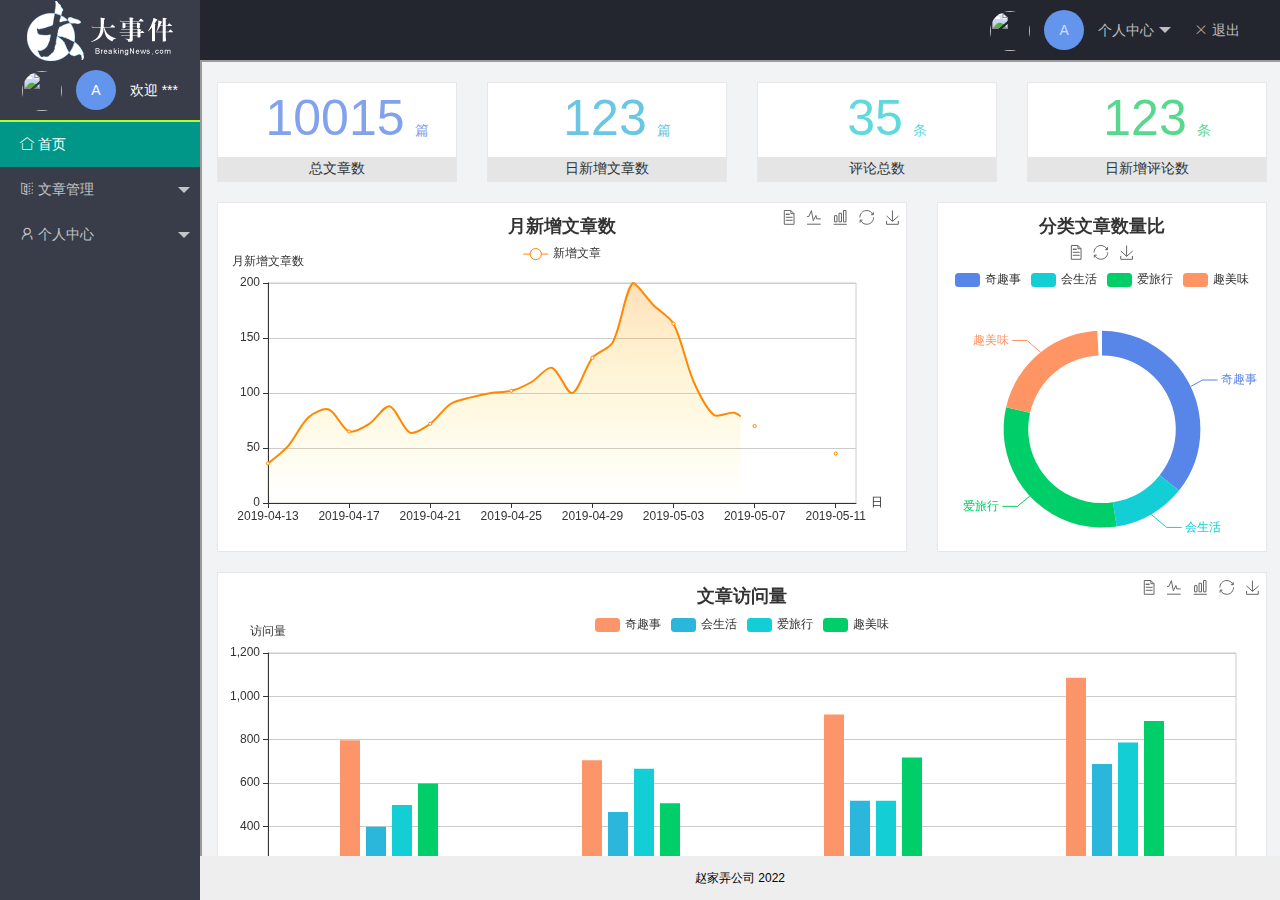
==== commit d67436f1: "完成user功能" ====
--- a/index.html
+++ b/index.html
@@ -24,9 +24,9 @@
             个人中心
           </a>
           <dl class="layui-nav-child">
-            <dd><a href=""><i class="layui-icon layui-icon-login-qq"></i> 基本资料</a></dd>
-            <dd><a href=""><i class="layui-icon layui-icon-username"></i> 更换头像</a></dd>
-            <dd><a href=""><i class="layui-icon layui-icon-password"></i> 重置密码</a></dd>
+            <dd><a href="/home/userInfo.html" target="fm"><i class="layui-icon layui-icon-login-qq"></i> 基本资料</a></dd>
+            <dd><a href="/home/userpwd.html" target="fm"><i class="layui-icon layui-icon-username"></i> 更换头像</a></dd>
+            <dd><a href="/home/userAvatar.html" target="fm"><i class="layui-icon layui-icon-password"></i> 重置密码</a></dd>
           </dl>
         </li>
         <li class="layui-nav-item" lay-header-event="menuRight" lay-unselect>
@@ -55,16 +55,17 @@
           <li class="layui-nav-item">
             <a class="" href="javascript:;"><i class="layui-icon layui-icon-template"></i> 文章管理</a>
             <dl class="layui-nav-child">
-              <dd><a href="javascript:;"><i class="layui-icon layui-icon-cols"></i> 文章分类</a></dd>
-              <dd><a href="javascript:;"><i class="layui-icon layui-icon-cols"></i> 文章列表</a></dd>
+              <dd><a href="/home/artCls.html" target="fm"><i class="layui-icon layui-icon-cols"></i> 文章分类</a></dd>
+              <dd><a href="/home/artList.html" target="fm"><i class="layui-icon layui-icon-cols"></i> 文章列表</a></dd>
+              <dd><a href="/home/artPub.html" target="fm"><i class="layui-icon layui-icon-cols"></i> 发表文章</a></dd>
             </dl>
           </li>
           <li class="layui-nav-item">
             <a href="javascript:;"><i class="layui-icon layui-icon-username"></i> 个人中心</a>
             <dl class="layui-nav-child">
-              <dd><a href="javascript:;"><i class="layui-icon layui-icon-cols"></i> 基本资料</a></dd>
-              <dd><a href="javascript:;"><i class="layui-icon layui-icon-cols"></i> 更换头像</a></dd>
-              <dd><a href="javascript:;"><i class="layui-icon layui-icon-cols"></i> 重置密码</a></dd>
+              <dd><a href="./home/userInfo.html" target="fm"><i class="layui-icon layui-icon-cols"></i> 基本资料</a></dd>
+              <dd><a href="./home/userAvatar.html" target="fm"><i class="layui-icon layui-icon-cols"></i> 更换头像</a></dd>
+              <dd><a href="./home/userpwd.html" target="fm"><i class="layui-icon layui-icon-cols"></i> 重置密码</a></dd>
             </dl>
           </li>
           
@@ -82,7 +83,7 @@
     
     <div class="layui-footer">
       <!-- 底部固定区域 -->
-      底部固定区域
+      赵家弄公司 2022
     </div>
   </div>
   
@@ -90,5 +91,5 @@
   <script src="./assets/lib/jquery.js"></script>
   <script src="./assets/js/baseAPI.js"></script>
   <script src="./assets/js/index.js"></script>
-</body>
+</body> 
 </html>